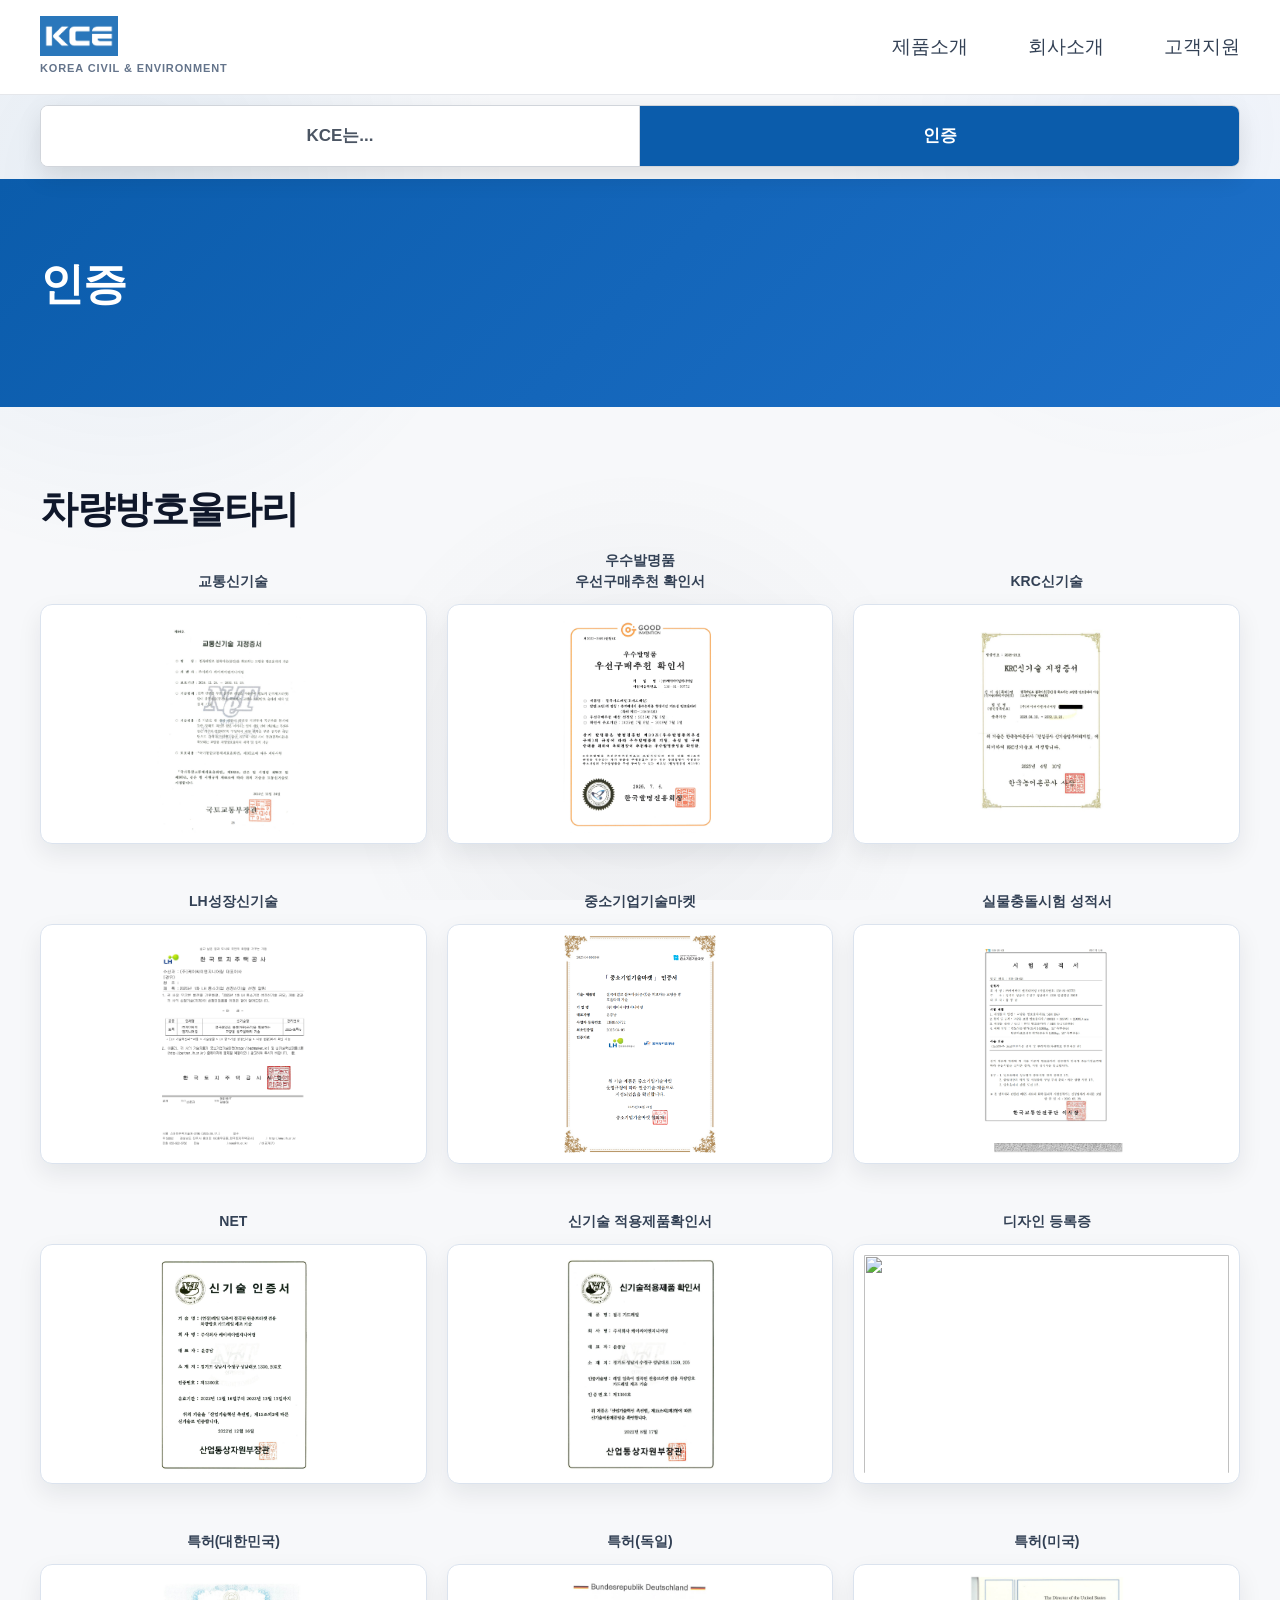
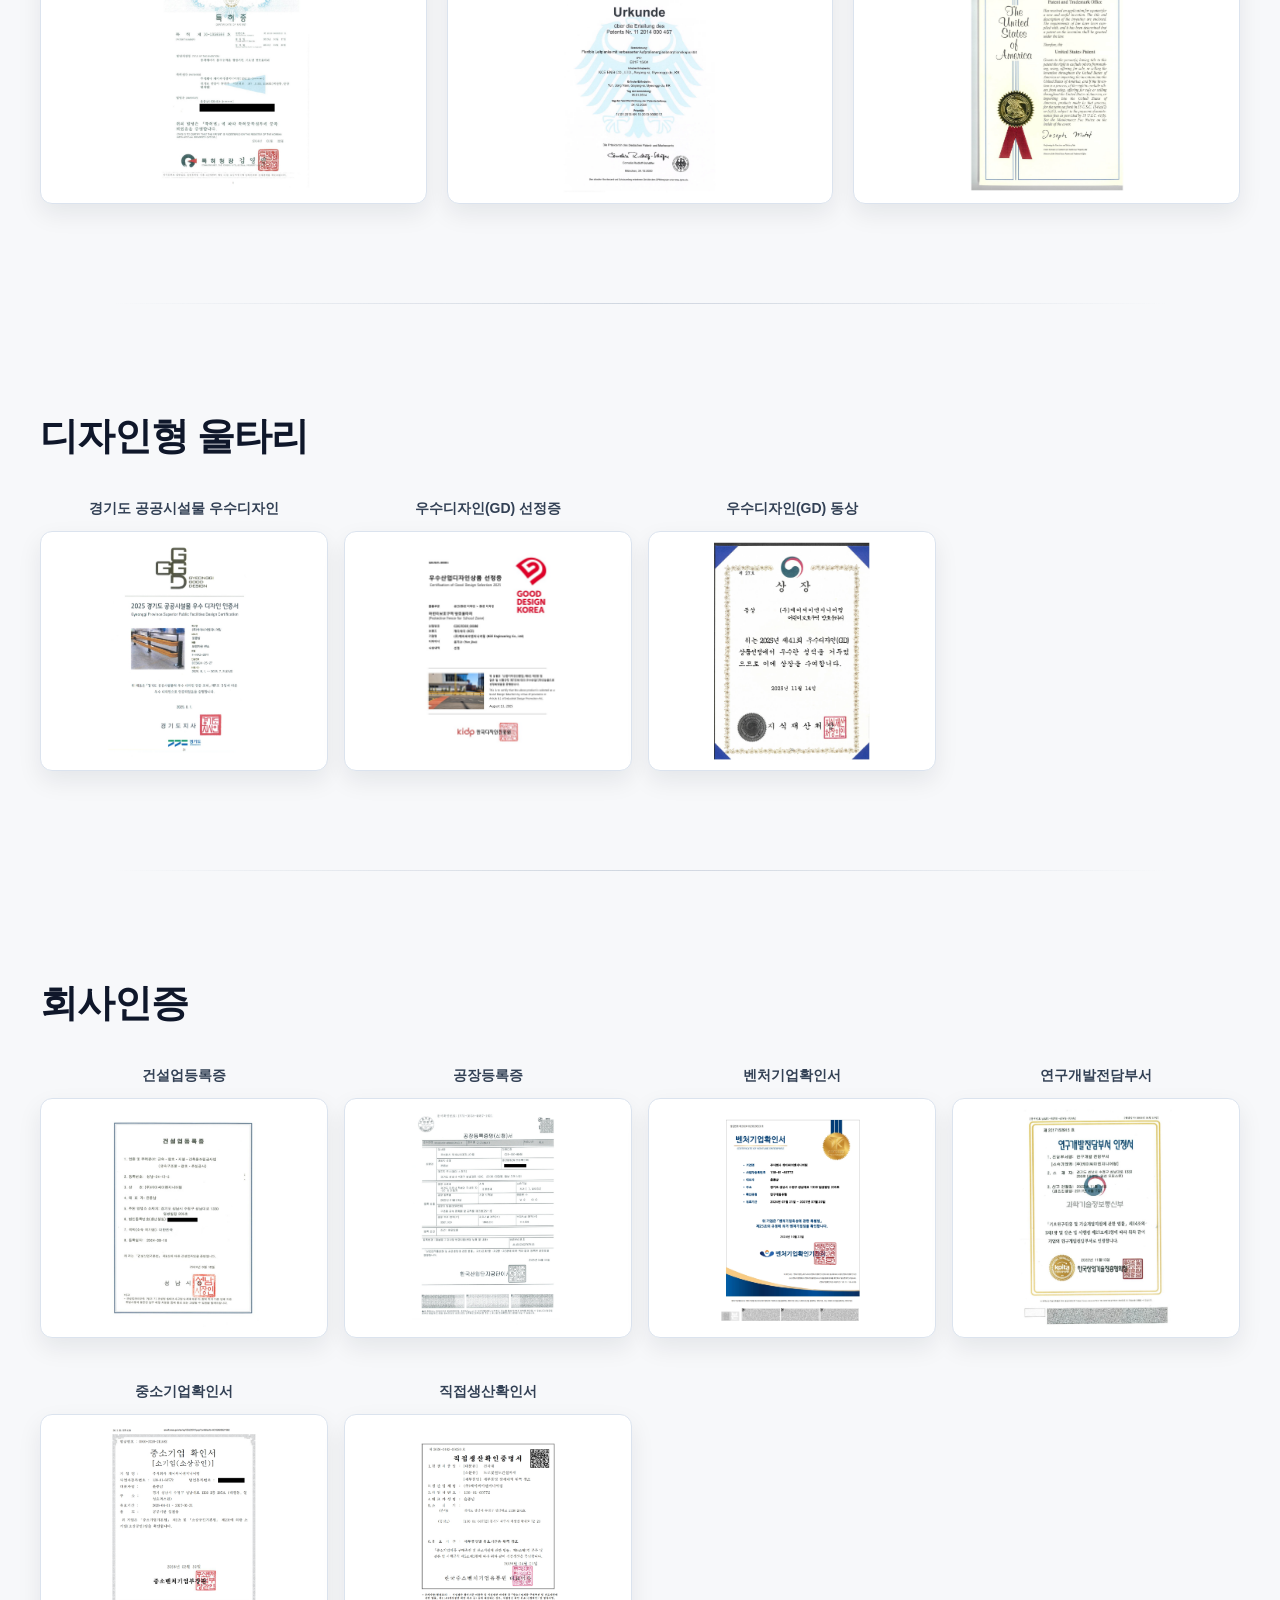
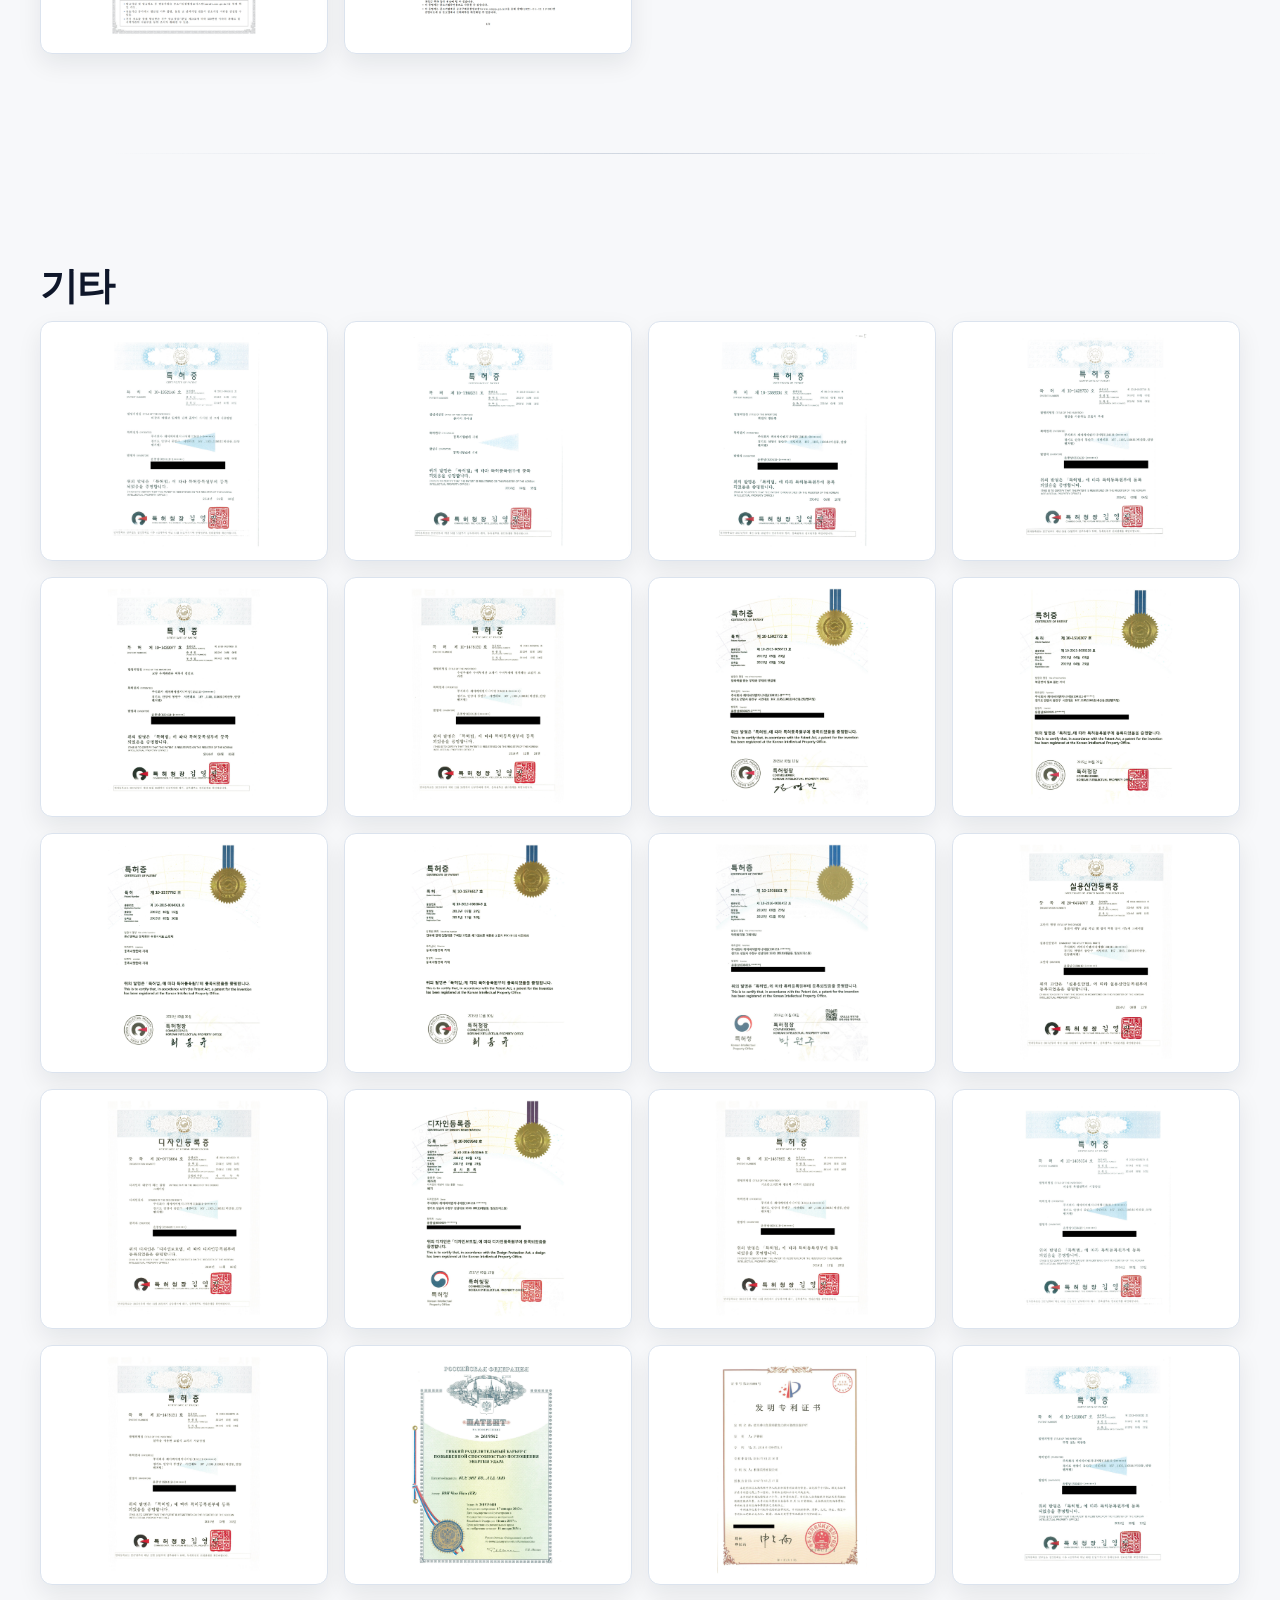
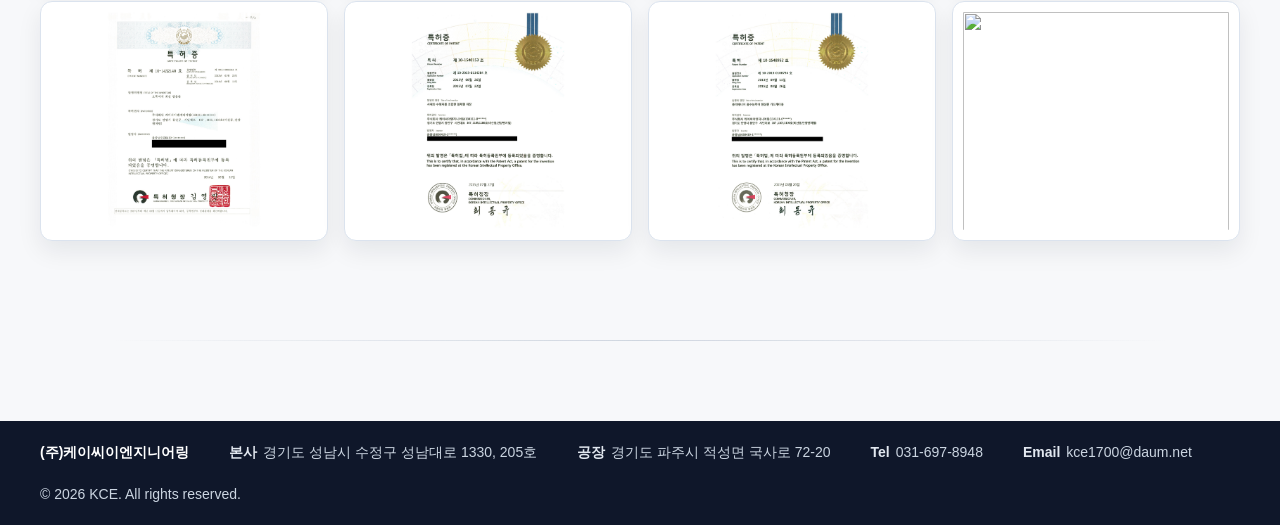
==== patent.html @ c5de8b43 "KCE 홈페이지 첫  업로드" ====
<!DOCTYPE html>
<html lang="ko">
<head>
  <meta charset="UTF-8">
  <title>특허&인증 | KCE</title>
  <link rel="stylesheet" href="style.css">
  <link rel="stylesheet" href="patent.css">
</head>
<body oncontextmenu="return false;">
<header>
  <div class="container nav">
    <a href="index.html" class="brand">
      <img src="images/logo.jpg" alt="KCE 로고">
      <small>KOREA CIVIL & ENVIRONMENT</small>
    </a>

    <nav class="menu mega-menu">
        <div class="menu-top">
          <div class="menu-group">
            <a href="#products" class="menu-main">제품소개</a>
            <div class="submenu-list">
                <a href="product_1.html">차량방호책</a>
                <a href="product_2.html">교량용 펜스</a>
                <a href="product_3.html">보행자용 펜스</a>
            </div>
            </div>
            <div class="menu-group">
            <a href="about.html" class="menu-main">회사소개</a>
            <div class="submenu-list">
                <a href="about.html">인사말</a>
                <a href="patent.html">인증</a>
            </div>
          </div>
            <div class="menu-group">
            <a href="#contact" class="menu-main">고객지원</a>
            <div class="submenu-list">
                <a href="notice.html">자료실</a>
                <a href="location.html">오시는길</a>
            </div>
            </div>
        </div>
    </nav>
  </div>
</header>
      <section class="about-subnav-wrap">
        <div class="container">
          <div class="about-subnav">
            <a href="about.html" class="about-subnav-item ">KCE는...</a>
            <a href="patent.html" class="about-subnav-item active">인증</a>
          </div>
        </div>
      </section>
<main class="cert-page">



  <section class="cert-hero">

    
    <div class="container">
      <h1>인증</h1>
    </div>
    
  </section>


  <!-- 카테고리 반복 구조 -->
  <section class="cert-section cert-section--double">
    <div class="container">

      <h2 class="section-title">차량방호울타리</h2>


        <button class="slider-btn prev">&#10094;</button>

        <div class="cert-track">
          <div class="cert-card">
            <img src="images/cert1.jpg">
            <p class="cert-caption">교통신기술</p>
          </div>
          <div class="cert-card">
            <img src="images/cert2.png">
            <p class="cert-caption">우수발명품<br>우선구매추천 확인서</p>
          </div>
          <div class="cert-card">
            <img src="images/cert3.png">
            <p class="cert-caption">KRC신기술</p>
          </div>
          <div class="cert-card">
            <img src="images/cert4.png">
            <p class="cert-caption">LH성장신기술</p>
          </div>
          <div class="cert-card">
            <img src="images/cert5.png">
            <p class="cert-caption">중소기업기술마켓 </p>
          </div>
          <div class="cert-card">
            <img src="images/cert6.jpg">
            <p class="cert-caption">실물충돌시험 성적서</p>
          </div>
          <div class="cert-card">
            <img src="images/cert7.jpg">
            <p class="cert-caption">NET</p>
          </div>
          <div class="cert-card">
            <img src="images/cert8.jpg">
            <p class="cert-caption">신기술 적용제품확인서 </p>
          </div>
          <div class="cert-card">
            <img src="images/cert9.png">
            <p class="cert-caption">디자인 등록증</p>
          </div>
          <div class="cert-card">
            <img src="images/cert10.png">
            <p class="cert-caption">특허(대한민국)</p>
          </div>
          <div class="cert-card">
            <img src="images/cert12.jpg">
            <p class="cert-caption">특허(독일)</p>
          </div>
          <div class="cert-card">
            <img src="images/cert13.jpg">
            <p class="cert-caption">특허(미국)</p>
          </div>
        </div>

        <button class="slider-btn next">&#10095;</button>



    </div>
  </section>
  <section class="cert-section ">
    <div class="container">

      <h2 class="section-title">디자인형 울타리</h2>


        <button class="slider-btn prev">&#10094;</button>

        <div class="cert-track">
          <div class="cert-card">
            <img src="images/cert2_1.jpg">
            <p class="cert-caption">경기도 공공시설물 우수디자인</p>
          </div>

          <div class="cert-card">
            <img src="images/cert2_3.jpg">
            <p class="cert-caption">우수디자인(GD) 선정증</p>
          </div>
          <div class="cert-card">
            <img src="images/cert2_2.jpg">
            <p class="cert-caption">우수디자인(GD) 동상</p>
          </div>
          
        </div>

        <button class="slider-btn next">&#10095;</button>


    </div>
  </section>
  <section class="cert-section ">
    <div class="container">

      <h2 class="section-title">회사인증</h2>


        <button class="slider-btn prev">&#10094;</button>

        <div class="cert-track">
          <div class="cert-card">
            <img src="images/cert3_1.png">
            <p class="cert-caption">건설업등록증</p>
          </div>
          <div class="cert-card">
            <img src="images/cert3_2.png">
            <p class="cert-caption">공장등록증</p>
          </div>
          <div class="cert-card">
            <img src="images/cert3_3.jpg">
            <p class="cert-caption">벤처기업확인서</p>
          </div>
          <div class="cert-card">
            <img src="images/cert3_4.jpg">
            <p class="cert-caption">연구개발전담부서</p>
          </div>
          <div class="cert-card">
            <img src="images/cert3_5.png">
            <p class="cert-caption">중소기업확인서</p>
          </div>
          <div class="cert-card">
            <img src="images/cert3_6.jpg">
            <p class="cert-caption">직접생산확인서</p>
          </div>  
        </div>

        <button class="slider-btn next">&#10095;</button>


    </div>
  </section>
<section class="cert-section ">
    <div class="container">

      <h2 class="section-title">기타</h2>


        <button class="slider-btn prev">&#10094;</button>

        <div class="cert-track">
          <div class="cert-card">
            <img src="images/cert4_1.png">
          </div>
          <div class="cert-card">
            <img src="images/cert4_2.jpg">
          </div><div class="cert-card">
            <img src="images/cert4_3.png">
          </div><div class="cert-card">
            <img src="images/cert4_4.png">
          </div><div class="cert-card">
            <img src="images/cert4_5.png">
          </div><div class="cert-card">
            <img src="images/cert4_6.png">
          </div><div class="cert-card">
            <img src="images/cert4_7.png">
          </div><div class="cert-card">
            <img src="images/cert4_8.png">
          </div><div class="cert-card">
            <img src="images/cert4_9.jpg">
          </div><div class="cert-card">
            <img src="images/cert4_10.jpg">
          </div><div class="cert-card">
            <img src="images/cert4_11.png">
          </div><div class="cert-card">
            <img src="images/cert4_12.png">
          </div><div class="cert-card">
            <img src="images/cert4_13.png">
          </div><div class="cert-card">
            <img src="images/cert4_14.png">
          </div><div class="cert-card">
            <img src="images/cert4_15.png">
          </div><div class="cert-card">
            <img src="images/cert4_16.png">
          </div><div class="cert-card">
            <img src="images/cert4_17.png">
          </div><div class="cert-card">
            <img src="images/cert4_18.jpg">
          </div><div class="cert-card">
            <img src="images/cert4_19.png">
          </div><div class="cert-card">
            <img src="images/cert4_20.png">
          </div><div class="cert-card">
            <img src="images/cert4_21.png">
          </div><div class="cert-card">
            <img src="images/cert4_22.png">
          </div><div class="cert-card">
            <img src="images/cert4_23.png">
          </div><div class="cert-card">
            <img src="images/cert4_24.png">
          </div>
          
        </div>

        <button class="slider-btn next">&#10095;</button>


    </div>
  </section>


  
</main>



</body>
  <footer>
        <div class="container footer-row">
        <div class="footer-info-row">
          <div class="footer-item">
            <strong>(주)케이씨이엔지니어링</strong>
          </div>

          <div class="footer-item">
            <span class="label">본사</span>
            <span class="value">경기도 성남시 수정구 성남대로 1330, 205호</span>
          </div>

          <div class="footer-item">
            <span class="label">공장</span>
            <span class="value">경기도 파주시 적성면 국사로 72-20</span>
          </div>

          <div class="footer-item">
            <span class="label">Tel</span>
            <span class="value">031-697-8948</span>
          </div>

          <div class="footer-item">
            <span class="label">Email</span>
            <span class="value">kce1700@daum.net</span>
          </div>
        </div>
      <div>© 2026 KCE. All rights reserved.</div>
    </div>
  </footer>
</html>
---- style.css ----
* { box-sizing: border-box; }

html {
  scroll-behavior: smooth;
}

body {
  margin: 0;
  font-family: "Pretendard", "Noto Sans KR", Arial, sans-serif;
  color: #1f2937;
  background: #f7f8fa;
  line-height: 1.6;
}

body::before {
  content: "";
  position: fixed;
  inset: 0;
  pointer-events: none;
  background:
    radial-gradient(circle at 10% 20%, rgba(11, 92, 171, 0.08), transparent 28%),
    radial-gradient(circle at 90% 15%, rgba(59, 130, 246, 0.06), transparent 24%),
    radial-gradient(circle at 50% 85%, rgba(15, 23, 42, 0.05), transparent 30%);
  z-index: -1;
}

a {
  text-decoration: none;
  color: inherit;
}

img {
  max-width: 100%;
  display: block;
}

.container {
  width: min(1200px, calc(100% - 32px));
  margin: 0 auto;
}

header {
  position: sticky;
  top: 0;
  z-index: 200;
  background: rgba(255,255,255,0.96);
  backdrop-filter: blur(8px);
  border-bottom: 1px solid #e5e7eb;
}

.nav {
  display: flex;
  align-items: center;
  justify-content: space-between;
  padding: 16px 0;
  gap: 20px;
}


.brand {
  display: flex;
  flex-direction: column;   /* 로고 위 / 텍스트 아래 */
  align-items: flex-start;

  font-weight: 800;
  letter-spacing: -0.02em;
  color: #0f172a;

  transition: transform 0.25s ease, color 0.25s ease, background 0.25s ease, box-shadow 0.25s ease;
}

/* 로고 이미지 */
.brand img {
  height: 40px;   /* 여기로 크기 조절 */
}

/* 아래 텍스트 유지 */
.brand small {
  display: block;
  font-size: 11px;
  font-weight: 600;
  color: #64748b;
  letter-spacing: 0.08em;
  margin-top: 4px;
}

.menu {
  display: flex;
  gap: 30px; /*상단바 항목 사이간격*/
  font-size: 15px;
  color: #334155;
  flex-wrap: wrap;
}

.menu a {
  transition: transform 0.25s ease, color 0.25s ease, background 0.25s ease, box-shadow 0.25s ease;
  font-size: 19px; /*상단바 글자크기*/

}



.menu a:hover {
  color: #0b5cab;
  transform: translateY(-2px); /*메뉴바 위로 뜸*/
}

.hero {
  background:
    linear-gradient(rgba(15, 23, 42, 0.56), rgba(15, 23, 42, 0.62)),
    url('images/main.jpg') center/cover;
  color: white;
  position: relative;/*기준잡기*/
}

.hero-inner {
  min-height: 78vh;
  display: flex;
  align-items: center;
  padding: 96px 0 88px;
}

/* 나라장터 배지 - 기존 hero-badge / hero-badge img 교체 */
.hero-badge {
  position: absolute;
  top: 34px;
  right: max(calc((100% - 1200px) / 2), 16px);
  z-index: 10;

  display: flex;
  align-items: center;
  justify-content: center;

  padding: 14px 20px;
  border-radius: 18px;

  /* 핵심: 흰색 강조 */
  background: rgba(255, 255, 255, 0.88);
  border: 1px solid rgba(255, 255, 255, 0.9);

  /* 그림자도 깔끔하게 */
  box-shadow:
    0 12px 28px rgba(15, 23, 42, 0.18);

  backdrop-filter: blur(6px);
  animation: heroFadeUp 0.9s ease both;
  animation-delay: 0.08s;
}

.hero-badge-link {
  display: inline-block;
}

.hero-badge {
  gap: 0;
  transition: transform 0.25s ease, box-shadow 0.25s ease, background 0.25s ease;
}

.hero-badge-text {
  max-width: 0;
  opacity: 0;
  overflow: hidden;
  white-space: nowrap;
  margin-left: 0;
  color: #0f172a;
  font-size: 14px;
  font-weight: 700;
  transform: translateX(-4px);
  transition:
    max-width 0.32s ease,
    opacity 0.22s ease,
    transform 0.25s ease,
    margin-left 0.25s ease;
}

.hero-badge-link:hover .hero-badge,
.hero-badge-link:focus-visible .hero-badge {
  transform: translateY(-2px);
  box-shadow: 0 16px 34px rgba(15, 23, 42, 0.22);
}

.hero-badge-link:hover .hero-badge-text,
.hero-badge-link:focus-visible .hero-badge-text {
  max-width: 180px;
  opacity: 1;
  margin-left: 12px;
  transform: translateX(4px);
}


.hero-badge::before {
  content: "";
  position: absolute;
  inset: 0;
  border-radius: inherit;
  background: linear-gradient(
    135deg,
    rgba(255,255,255,0.5),
    rgba(255,255,255,0.1)
  );
  pointer-events: none;
}

.hero-badge img {
  position: relative;
  z-index: 1;
  height: 40px;
  opacity: 1;
  filter: none;
  
  /* 이미지에 따로 애니메이션 주지 않기 */
  animation: none;
}

/* 모바일에서는 너무 튀지 않게 */
@media (max-width: 980px) {
  .hero-badge {
    top: 22px;
    right: 16px;
    padding: 10px 14px;
    border-radius: 16px;
  }

  .hero-badge img {
    height: 32px;
  }
}

.hero-copy {
  max-width: 780px;
}

.hero-copy > * {
  animation: heroFadeUp 0.9s ease both;
}

.hero h1 {
  line-height: 1.4;  /* 숫자 키우면 간격 넓어짐 */
}

.hero-copy > *:nth-child(2) { animation-delay: 0.08s; }
.hero-copy > *:nth-child(3) { animation-delay: 0.16s; }
.hero-copy > *:nth-child(4) { animation-delay: 0.24s; }

.eyebrow {
  display: inline-block;
  font-size: 13px;
  font-weight: 700;
  letter-spacing: 0.12em;
  color: #cbd5e1;
  margin-bottom: 12px;
}

h1 {
  margin: 0 0 18px;
  font-size: clamp(34px, 5vw, 60px);
  line-height: 1.15;
  letter-spacing: -0.03em;
}

.hero p {
  margin: 0;
  font-size: clamp(17px, 2vw, 21px);
  color: #e2e8f0;
  max-width: 680px;
}

.hero-actions {
  margin-top: 28px;
  display: flex;
  gap: 12px;
  flex-wrap: wrap;
}

.btn {
  display: inline-flex;
  align-items: center;
  justify-content: center;
  padding: 14px 22px;
  border-radius: 999px;
  font-weight: 700;
  transition: transform 0.25s ease, color 0.25s ease, background 0.25s ease, box-shadow 0.25s ease;
  border: 1px solid transparent;
}

.btn:hover {
  transform: translateY(-2px);
  box-shadow: 0 14px 28px rgba(11, 92, 171, 0.18);
}

.btn-primary {
  background: linear-gradient(135deg, #0b5cab, #1d70c9);
  color: white;
  box-shadow: 0 14px 30px rgba(11, 92, 171, 0.22);
}

.btn-primary:hover {
  background: #094a8a;
}

.btn-secondary {
  border-color: rgba(255,255,255,0.45);
  color: white;
  background: rgba(255,255,255,0.06);
}

.btn-secondary:hover {
  background: rgba(255,255,255,0.12);
}

section {
  padding: 72px 0; /*항목별 사이간격*/
  padding-top: 50px;
  position: relative;
}

section::after {
  display: none;/*고객지원 위 선 없애기*/
  content: "";
  position: absolute;
  left: 50%;
  bottom: 0;
  width: min(88%, 1100px);
  height: 1px;
  transform: translateX(-50%);
  background: linear-gradient(90deg, transparent, rgba(148, 163, 184, 0.38), transparent);
}

.hero::after,
footer::after {
  display: none;
}

.section-title {
  margin-bottom: 12px;
  margin-top: 0;
  font-size: 38px;
  line-height: 1.18;
  letter-spacing: -0.03em;
  color: #0f172a;
}

.section-desc {
  margin: 0 0 42px;
  color: #475569;
  max-width: 720px;
  font-size: 17px;
}

.intro-grid,
.card-grid,
.project-grid,
.contact-grid {
  display: grid;
  gap: 20px;
}

.intro-grid {
  display: flex;
  gap: 20px;
  align-items: stretch;
}

.intro-grid:has(.about-link-card:hover) .about-link-card,
.intro-grid:has(.about-link-card:focus-visible) .about-link-card {
  flex: 0.92;
}

.intro-grid .about-link-card:hover,
.intro-grid .about-link-card:focus-visible {
  flex: 1.18;
  z-index: 2;
}


#about {
  background: linear-gradient(180deg, #f8fbff 0%, #f3f7fc 100%);  /* 뒷배경 흰색으로 통일 */
}


#products {
  background: #ffffff;  /* 제품소개 뒷배경 흰색으로 통일 */
}



#contact {
  background: #ffffff;  /* 고객지원 뒷배경 흰색으로 통일 */
}


.about-link-card {
  position: relative;
  flex: 1 1 0;
  min-height: 260px;
  display: flex;
  align-items: flex-end;
  justify-content: flex-start;
  padding: 26px;
  text-align: left;
  font-size: 28px;
  font-weight: 800;
  color: #ffffff;
  letter-spacing: -0.03em;
  border-radius: 24px;
  overflow: hidden;
  cursor: pointer;
  background-size: cover;
  background-position: center;
  border: 1px solid rgba(255,255,255,0.14);
  transition: flex 0.42s ease, transform 0.42s ease, box-shadow 0.42s ease, border-color 0.42s ease;
  isolation: isolate;
}


.about-link-card::before {
  content: "";
  position: absolute;
  inset: 0;
  background: linear-gradient(180deg, rgba(15,23,42,0.34), rgba(15,23,42,0.68));
  transition: background 0.42s ease, opacity 0.42s ease;
  z-index: 0;
}

.about-link-card::after {
  content: "";
  position: absolute;
  inset: 0;
  background:
    linear-gradient(135deg, rgba(255,255,255,0.10), transparent 42%),
    linear-gradient(180deg, rgba(11,92,171,0.06), rgba(11,92,171,0.18));
  opacity: 0;
  transition: opacity 0.42s ease;
  z-index: 0;
}

.about-link-card:hover::before,
.about-link-card:focus-visible::before {
  background: linear-gradient(180deg, rgba(11,92,171,0.26), rgba(15,23,42,0.72));
}

.about-link-card:hover::after,
.about-link-card:focus-visible::after {
  opacity: 1;
}

.about-link-card span {
  position: relative;
  z-index: 1;
  display: inline-block;
  transform: translateY(0);
  transition: transform 0.42s ease, letter-spacing 0.42s ease;
  text-shadow: 0 10px 24px rgba(15, 23, 42, 0.35);
}

.about-link-card span small {
  display: block;
  margin-top: 6px;
  font-size: 13px;
  font-weight: 600;
  letter-spacing: 0.08em;
  color: rgba(255,255,255,0.82);
  text-transform: uppercase;
  transition: color 0.42s ease, opacity 0.42s ease;
}

.about-link-card:nth-child(1) {
  background-image: url('images/com_intro2.png');
}

.about-link-card:nth-child(2) {
  background-image: url('images/reward2.png');
}



.about-link-card:hover,
.about-link-card:focus-visible {
  color: #ffffff;
  transform: translateY(-4px);
  box-shadow: 0 20px 44px rgba(15, 23, 42, 0.16);
  border-color: rgba(148, 197, 255, 0.62);
}

.about-link-card:hover span,
.about-link-card:focus-visible span {
  transform: translateY(-2px);
  letter-spacing: -0.012em;
}

.about-link-card:hover span small,
.about-link-card:focus-visible span small {
  color: rgba(219, 234, 254, 0.96);
}

.card-grid {
  grid-template-columns: repeat(3, minmax(0, 1fr));
    gap: 24px;

}

.project-grid {
  grid-template-columns: repeat(3, minmax(0, 1fr));
}

.contact-grid {
  grid-template-columns: 1fr 1fr;
}

.panel {
  background: white;
  border: 1px solid #e5e7eb;
  border-radius: 24px;
  padding: 28px;
  box-shadow: 0 12px 30px rgba(15, 23, 42, 0.05);
  transition: transform 0.35s ease, box-shadow 0.35s ease, border-color 0.35s ease;
}

.panel:hover,
.project:hover {
  transform: translateY(-8px);
  box-shadow: 0 20px 44px rgba(15, 23, 42, 0.12);
  border-color: #cbd5e1;
}

.panel h3 {
  margin: 0 0 10px;
  font-size: 22px;
  color: #0f172a;
}

/* 제품 카드 공통 */
.product-card {
  position: relative;
  overflow: hidden;
  isolation: isolate;
  background-color: #ffffff;
  min-height: 470px;         /* 카드 전체 높이 */
  padding: 280px 28px 28px;  /* 위쪽 이미지 공간 확보 */
  border: 1px solid #dbe3ec;
  border-radius: 28px;
  transition: transform 0.35s ease, box-shadow 0.35s ease, border 0.35s ease;

}
/*  hover 효과 */
.product-card:hover {
  transform: translateY(-10px); /* 더 확실하게 뜸 */
  box-shadow: 0 28px 60px rgba(11, 92, 171, 0.25);
  border: 1px solid #0b5cab;
}
.product-card:hover::before {
  transform: scale(1.08); /*  이미지 확대 */
}

/* 위쪽 이미지 영역만 차지 */
.product-card::before {
 content: "";
  position: absolute;
  top: 0;
  left: 0;
  right: 0;
  height: 250px;             /* 이미지 높이 */
  background-position: center;
  background-size: cover;
  background-repeat: no-repeat;
  z-index: 0;
  transition: transform 0.5s ease;
}

/* 이미지 위에만 아주 옅은 오버레이 */
.product-card::after {
  content: "";
  position: absolute;
  top: 0;
  left: 0;
  right: 0;
  height: 250px;
  background: rgba(255, 255, 255, 0.18);
  z-index: 1;
}

/* 카드 안 텍스트를 이미지/오버레이 위로 */
.product-card > * {
  position: relative;
  z-index: 2;

}
.product-card h4 {
  transition: color 0.3s ease;
}

.product-card:hover h4 {
  color: #0b5cab;
}

/* 배지 전체 위치 */
.product-badges {
  position: absolute;
  top: 18px;
  left: 18px;
  z-index: 5;
  display: flex;
  flex-direction: column;
  gap: 12px;
}

/* 기본: 아이콘만 보이는 캡슐 */
.badge-item {
  display: flex;
  align-items: center;
  justify-content: flex-start;
  gap: 0;

  width: 56px;
  height: 56px;
  padding: 0;
  border-radius: 999px;
  background: rgba(255, 255, 255, 0.96);
  box-shadow: 0 10px 24px rgba(15, 23, 42, 0.14);
  backdrop-filter: blur(8px);
  overflow: hidden;

  transition:
    width 0.32s ease,
    transform 0.28s ease,
    box-shadow 0.28s ease,
    background 0.28s ease;
}


.product-card:hover .badge-item {
  width: 170px; /*배지 hover시 가로영역*/
  background: #ffffff;
  box-shadow: 0 14px 28px rgba(15, 23, 42, 0.18);

}
/*월담이어려운교량난간*/
.product-card:hover .badge-item.sec {
  width: 200px;
}

/* 긴 텍스트용 배지만 더 넓게 */
.product-card:hover .badge-item.long {
  width: 290px;
}

.product-card:hover .badge-item.midlong {
  width: 270px;
}
/* 카드 전체 hover 시 텍스트 표시 */
.product-card:hover .badge-item span {
  opacity: 1;
  transform: translateX(0);
}

@media (max-width: 980px) {
  .product-card .badge-item {
    width: 170px;
    background: #ffffff;
    box-shadow: 0 14px 28px rgba(15, 23, 42, 0.18);
  }

  .product-card .badge-item.sec {
    width: 200px;
  }

  .product-card .badge-item.long {
    width: 290px;
  }

  .product-card .badge-item.midlong {
    width: 270px;
  }

  .product-card .badge-item span {
    opacity: 1;
    transform: translateX(0);
  }

  .product-2 .badge-item.sec {
    width: 200px;
    background: #ffffff;
    box-shadow: 0 14px 28px rgba(15, 23, 42, 0.18);
    backdrop-filter: blur(8px);
  }

  .product-2 .badge-item.sec span {
    opacity: 1;
    transform: translateX(0);
  }
}


/* 아이콘은 항상 고정 크기 */
.badge-item img {
  flex: 0 0 72px;
  width: 72px;
  height: 72px;
  padding: 8px;
  object-fit: contain;
}

/* 텍스트는 기본 숨김 */
.badge-item span {
  white-space: nowrap;
  font-size: 13px;
  font-weight: 700;
  color: #0f172a;
  opacity: 0;
  transform: translateX(-6px);
  transition: opacity 0.22s ease, transform 0.22s ease;
  padding-right: 14px;
}

/* =========================
   product-2 배지 전용
========================= */

/* 기본 상태: 아무것도 안 보이게 */
.product-2 .badge-item {
  width: 56px;
  height: 56px;
  padding: 0;
  border-radius: 999px;
  background: transparent;
  box-shadow: none;
  backdrop-filter: none;
  border: 0;

  display: flex;
  align-items: center;
  justify-content: center;
}

/* 기존에 넣었던 가짜 아이콘 자리 제거 */
.product-2 .badge-item::before {
  display: none;
  content: none;
}

/* 기본 상태 텍스트 숨김 */
.product-2 .badge-item span {
  display: block;
  width: auto;
  padding: 0;
  margin: 0;
  white-space: nowrap;
  text-align: center;

  opacity: 0;
  transform: translateX(-6px);
  transition: opacity 0.22s ease, transform 0.22s ease;
}

/* hover 시 캡슐 펼쳐짐 */
.product-2:hover .badge-item,
.product-2:focus-within .badge-item {
  width: 160px;
  background: #ffffff;
  box-shadow: 0 14px 28px rgba(15, 23, 42, 0.18);
  backdrop-filter: blur(8px);

  justify-content: center;
}

/* hover 시 텍스트 표시 */
.product-2:hover .badge-item span,
.product-2:focus-within .badge-item span {
  opacity: 1;
  transform: translateX(0);
}

/* 카드별 이미지 */
.product-1::before {
  background-image: url("images/product1_1.png"); /* 차량방호책 */
}

.product-2::before {
  background-image: url("images/product-pedestrian.jpg"); /* 보행자난간 */
}

.product-3::before {
  background-image: url("images/product-fence.jpg"); /* 디자인울타리 */
}

.muted {
  color: #64748b;
}

.stats {
  display: grid;
  grid-template-columns: repeat(2, minmax(0, 1fr));
  gap: 16px;
  margin-top: 24px;
}

.stat {
  background: #f8fafc;
  border-radius: 18px;
  padding: 18px;
  border: 1px solid #e2e8f0;
  transition: transform 0.35s ease, box-shadow 0.35s ease, border-color 0.35s ease;
}

.stat:hover {
  transform: translateY(-4px);
  box-shadow: 0 14px 28px rgba(15, 23, 42, 0.08);
}

.stat strong {
  display: block;
  font-size: 28px;
  color: #0b5cab;
  margin-bottom: 6px;
}

.stat-link {
  display: block;
  text-decoration: none;
  color: inherit;
}
/* hover 유지 + 강화 */
.stat-link:hover .stat {
  transform: translateY(-4px);
  box-shadow: 0 14px 28px rgba(15, 23, 42, 0.12);
}

.tag {
  display: inline-block;
  margin-bottom: 12px;
  padding: 6px 10px;
  border-radius: 999px;
  background: #eaf3ff;
  color: #0b5cab;
  font-size: 12px;
  font-weight: 700;
  transition: transform 0.25s ease, color 0.25s ease, background 0.25s ease, box-shadow 0.25s ease;
}

.tag:hover {
  transform: translateY(-1px);
}

.card h4,
.project h4 {
  margin: 4px 0 10px;
  font-size: 20px;
  color: #111827;
}

.sub-title {
  font-size: 12px;
  font-weight: 700;
  color: #94a3b8;
  display: block;
  margin-bottom: 8px;
  letter-spacing: 0.1em;
}


.sub-items span::before {
  content: "• ";
  color: #cbd5e1;
  margin-right: 4px;
}

.project {
  overflow: hidden;
  padding: 0;
  transition: transform 0.35s ease, box-shadow 0.35s ease, border-color 0.35s ease;
}

.project img {
  height: 220px;
  width: 100%;
  object-fit: cover;
}

.project-body {
  padding: 22px;
}



.contact-box {
  background: #0f172a;
  color: white;
}

.contact-box p,
.contact-box li {
  color: #cbd5e1;
}

footer {
  background: #0f172a;
  color: #cbd5e1;
  padding: 20px 0;
  font-size: 14px;
}

.footer-row {
  display: flex;
  justify-content: space-between;
  gap: 20px;
  flex-wrap: wrap;
}

.reveal {
  opacity: 0;
  transform: translateY(42px);
  transition: opacity 0.8s ease, transform 0.8s ease;
  will-change: opacity, transform;
}

.reveal.reveal-visible {
  opacity: 1;
  transform: translateY(0);
}

.reveal-delay-1 { transition-delay: 0.08s; }
.reveal-delay-2 { transition-delay: 0.16s; }
.reveal-delay-3 { transition-delay: 0.24s; }

@keyframes heroFadeUp {
  from {
    opacity: 0;
    transform: translateY(28px);
  }
  to {
    opacity: 1;
    transform: translateY(0);
  }
}

@media (max-width: 980px) {
  .intro-grid {
    display: grid;
    grid-template-columns: 1fr;
  }

  .intro-grid:hover .about-link-card,
  .intro-grid .about-link-card:hover {
    flex: 1;
  }

  .intro-grid,
  .card-grid,
  .project-grid,
  .contact-grid {
    grid-template-columns: 1fr;
  }

  .nav {
    flex-direction: column;
    align-items: flex-start;
    gap: 12px;
  }

  .menu {
    display: flex;
    flex-wrap: wrap;
    gap: 10px 16px;
    width: 100%;
    font-size: 14px;
  }

  .hero-inner {
    min-height: 62vh;
  }
}


/* =========================
   2줄 메가메뉴
========================= */

.mega-menu {
  position: relative;
}

/* 상단 메뉴와 하위메뉴 사이 hover 연결 */
.mega-menu::after {
  content: "";
  position: absolute;
  top: 100%;
  left: 0;
  width: 100%;
  height: 44px;
}

.menu-group::before {
  content: none;
}

.menu-top {
  display: flex;
  gap: 60px;
  align-items: flex-start;
}

.menu-group {
  position: relative;
  display: flex;
  flex-direction: column;
  align-items: flex-start;
}

.menu-group .menu-main {
  display: inline-block;
  font-size: 19px;
  padding: 6px 0;
  color: #334155;
  transition: transform 0.25s ease, color 0.25s ease;
}

.menu-group .menu-main:hover {
  color: #0b5cab;
  transform: translateY(-2px);
}

.submenu-list {
  position: absolute;
  top: calc(100% + 45px); /* 여기 숫자로 위치 조절 */
  left: 0;
  padding-top: 0;
  display: flex;
  flex-direction: column;
  gap: 10px;
  min-width: max-content;

  opacity: 0;
  visibility: hidden;
  pointer-events: none;
  transform: translateY(8px);
  transition: opacity 0.22s ease, transform 0.22s ease, visibility 0.22s ease;
  z-index: 300;
}

.mega-menu:hover .submenu-list,
.mega-menu:focus-within .submenu-list {
  opacity: 1;
  visibility: visible;
  pointer-events: auto;
  transform: translateY(0);
}

.submenu-list a {
  font-size: 15px;
  color: #64748b;
  white-space: nowrap;
  transition: color 0.2s ease, transform 0.2s ease;
}

.submenu-list a:hover {
  color: #0b5cab;
  transform: translateX(3px);
}




/* =========================
   메가메뉴 전체 배경은 header에 깔기
========================= */

header {
  position: sticky;
  top: 0;
  z-index: 200;
  background: rgba(255,255,255,0.96);
  backdrop-filter: blur(8px);
  border-bottom: 1px solid #e5e7eb;
}

/* 전체폭 드롭다운 배경 */
header::after {
  content: "";
  position: absolute;
  left: 0;
  top: 100%;
  width: 100%;
  height: 180px;
  background: #ffffff;
  border-top: 1px solid rgba(229, 231, 235, 0.7);
  box-shadow: 0 18px 40px rgba(15, 23, 42, 0.08);

  opacity: 0;
  visibility: hidden;
  pointer-events: none;
  transition: opacity 0.22s ease, visibility 0.22s ease;
  z-index: 150;
}

/* 메뉴 hover 시 header 전체폭 배경 보이기 */
header:has(.mega-menu:hover)::after,
header:has(.mega-menu:focus-within)::after {
  opacity: 1;
  visibility: visible;
}



/* =========================
   ABOUT 서브네브 공통
========================= */

.about-subnav-wrap {
  margin-top: -40px;
  position: relative;
  z-index: 10;
}

.about-subnav {
  display: grid;
  grid-template-columns: repeat(2, 1fr);
  background: #ffffff;
  border: 1px solid #d1d5db;
  border-radius: 8px;
  overflow: hidden;
  box-shadow: 0 10px 24px rgba(0,0,0,0.1);
}

.about-subnav-item {
  display: flex;
  align-items: center;
  justify-content: center;
  min-height: 60px;
  font-size: 17px;
  font-weight: 700;
  color: #4b5563;
  background: #ffffff;
  border-right: 1px solid #d1d5db;
  transition: all 0.25s ease;
}

.about-subnav-item:last-child {
  border-right: 0;
}

.about-subnav-item:hover {
  background: #f3f7fc;
  color: #0b5cab;
}

.about-subnav-item.active {
  background: #0b5cab;
  color: #ffffff;
}

.notice-link {
  display: block;
  text-decoration: none;
  color: inherit;
}

.link-text {
  display: inline-block;
  margin-top: 12px;
  font-size: 14px;
  font-weight: 600;
  color: rgba(255,255,255,0.8);
  transition: transform 0.25s ease, color 0.25s ease;
}

.contact-box:hover .link-text {
  transform: translateX(4px);
  color: #ffffff;
}

.footer-left strong {
  font-size: 16px;
  font-weight: 800;   /* 회사명 더 두껍게 */
  color: #ffffff;
}

.footer-left .label,
.footer-right .label {
  font-weight: 700;   /* 본사 / 공장 / Tel */
  color: #e2e8f0;
}

.footer-info-row {
  display: flex;
  flex-wrap: wrap;
  gap: 24px 40px;
  align-items: center;
}

.footer-item {
  display: flex;
  gap: 6px;
  font-size: 14px;
  color: #cbd5e1;
}

.footer-item strong {
  font-weight: 800;
  color: #ffffff;
}

.footer-item .label {
  font-weight: 700;
  color: #e2e8f0;
}


@media (prefers-reduced-motion: reduce) {
  html {
    scroll-behavior: auto;
  }

  .reveal,
  .hero-copy > * {
    opacity: 1 !important;
    transform: none !important;
    animation: none !important;
    transition: none !important;
  }

  .panel,
  .project,
  .stat,
  .menu a,
  .btn,
  .tag,
  .brand {
    transition: none !important;
  }
}


/* ===== 메인 팝업 ===== */
.popup-overlay {
  position: fixed;
  inset: 0;
  background: rgba(15, 23, 42, 0.55);
  display: flex;
  align-items: center;
  justify-content: center;
  z-index: 9999;
  padding-left: 1150px;
}

.popup-box {
  position: relative;
  max-width: 520px;
  width: calc(100% - 32px);
  background: #fff;
  border-radius: 20px;
  overflow: hidden;
  box-shadow: 0 24px 60px rgba(0, 0, 0, 0.25);
}

.popup-box img {
  display: block;
  width: 100%;
  height: auto;
}

.popup-close {
  position: absolute;
  top: 12px;
  right: 12px;
  width: 38px;
  height: 38px;
  border: 0;
  border-radius: 999px;
  background: rgba(255, 255, 255, 0.92);
  color: #0f172a;
  font-size: 24px;
  cursor: pointer;
  box-shadow: 0 8px 20px rgba(15, 23, 42, 0.16);
}

.popup-footer {
  display: flex;
  justify-content: flex-start;
  align-items: center;
  padding: 14px 18px;
  border-top: 1px solid #e5e7eb;
  background: #ffffff;
}

.popup-check {
  display: inline-flex;
  align-items: center;
  gap: 8px;
  font-size: 14px;
  color: #334155;
  cursor: pointer;
}

.popup-check input {
  width: 16px;
  height: 16px;
  cursor: pointer;
}

/* =========================
   POPUP REDESIGN
========================= */

.popup-overlay {
  position: fixed;
  inset: 0;
  background: rgba(15, 23, 42, 0.58);
  display: flex;
  align-items: center;
  justify-content: center;
  z-index: 9999;
  padding: 16px;
}

.popup-box {
  position: relative;
  width: min(460px, 100%);
  background: #ffffff;
  border-radius: 26px;
  overflow: hidden;
  box-shadow: 0 28px 70px rgba(15, 23, 42, 0.28);
  border: 1px solid #e5e7eb;
}

/* 닫기 버튼 */
.popup-close {
  position: absolute;
  top: 14px;
  right: 14px;
  width: 40px;
  height: 40px;
  border: 0;
  border-radius: 999px;
  background: #f8fafc;
  color: #0f172a;
  font-size: 24px;
  line-height: 1;
  cursor: pointer;
  box-shadow: 0 8px 20px rgba(15, 23, 42, 0.10);
  transition: background 0.2s ease, transform 0.2s ease;
}

.popup-close:hover {
  background: #eef2f7;
  transform: translateY(-1px);
}

/* 본문 */
.popup-main {
  padding: 48px 34px 34px;
  text-align: center;
  background:
    radial-gradient(circle at top right, rgba(239, 68, 68, 0.06), transparent 28%),
    linear-gradient(180deg, #ffffff 0%, #f8fbff 100%);
}

/* 제목 */
.popup-title {
  margin: 0;
  font-size: clamp(30px, 5vw, 40px);
  line-height: 1.18;
  letter-spacing: -0.04em;
  font-weight: 900;
  color: #0f172a;
}

/* 설명 */
.popup-desc {
  margin: 18px 0 0;
  font-size: 20px;
  line-height: 1.55;
  font-weight: 800;
  color: #1e293b;
  word-break: keep-all;
}

/* 강조 (유일) */
.popup-highlight {
  display: inline-block;
  margin-left: 6px;
  color: #ef4444;
  font-weight: 900;
  font-size: 1.18em;
  line-height: 1;
  text-shadow: 0 4px 14px rgba(239, 68, 68, 0.18);
}

/* 로고 */
.popup-logo-box {
  margin-top: 28px;
  /*height: 56px;  //여기로 팝업 로고박스 크기조절*/
  padding: 22px 20px;
  border-radius: 20px;
  background: #ffffff;
  border: 1px solid #e5e7eb;
  box-shadow: 0 14px 28px rgba(15, 23, 42, 0.06);
  display: flex;
  align-items: center;
  justify-content: center;
}

.popup-logo {
  width: auto;
  max-width: 220px;
  height: 58px;
  object-fit: contain;
}

.popup-logo {
  width: auto;
  max-width: 220px;
  height: 58px;
  object-fit: contain;
}

/* 하단 */
.popup-footer {
  display: flex;
  align-items: center;
  justify-content: flex-start;
  padding: 14px 18px;
  border-top: 1px solid #e5e7eb;
  background: #ffffff;
}

.popup-check {
  display: inline-flex;
  align-items: center;
  gap: 8px;
  font-size: 14px;
  color: #334155;
  cursor: pointer;
}

.popup-check input {
  width: 16px;
  height: 16px;
  cursor: pointer;
}

/* 반응형 */
@media (max-width: 560px) {
  .popup-main {
    padding: 44px 22px 26px;
  }

  .popup-title {
    font-size: 28px;
  }

  .popup-desc {
    font-size: 17px;
  }

  .popup-logo {
    max-width: 180px;
    height: 50px;
  }
}

.mobile-br {
  display: inline;
}

@media (max-width: 980px) {
  .mobile-br::after {
    content: "";
    display: block;
  }
}
---- patent.css ----
/* 🔹 서브네브 */
.about-subnav-wrap {
  padding-bottom: 12px;
}



/* =========================
   CERT PAGE
========================= */

.cert-page section {
  padding: 80px 0;
}

/* 상단 */
.cert-hero {
  background: linear-gradient(135deg, #0b5cab, #1d70c9);
  color: white;
  padding: 100px 0;
}

.cert-hero h1 {
  font-size: 44px;
}


.cert-track {
  display: grid !important;
  grid-template-columns: repeat(6, minmax(0, 1fr));
  gap: 16px;
  overflow: visible !important;
}

.cert-track img {
  width: 100%;         
  height: 240px;         
  object-fit: contain;   /* 글자 잘리면 안 되니까contain */
  border-radius: 16px;
  flex-shrink: 0;
  padding: 10px;
  border: 1px solid #dbe3ee;
  background: #fff;
  box-shadow: 0 10px 24px rgba(15, 23, 42, 0.08);
}

/* 버튼 */
.slider-btn {
  display: none !important;
  position: absolute;
  top: 50%;
  transform: translateY(-50%);
  width: 46px;
  height: 46px;
  border: none;
  border-radius: 50%;
  background: rgba(11, 92, 171, 0.95);   /* 흰 사진 위에서도 보이게 파란색 */
  color: #fff;
  box-shadow: 0 10px 22px rgba(0, 0, 0, 0.22);
  cursor: pointer;
  z-index: 5;
  font-size: 18px;
  font-weight: 700;
  transition: transform 0.2s ease, background 0.2s ease, box-shadow 0.2s ease;
}

.prev {
  left: 0;
}

.next {
  right: 0;
}

.slider-btn:hover {
  background: #084887;
  transform: translateY(-50%) scale(1.06);
}

/* 스크롤바 숨김 */
.cert-track::-webkit-scrollbar {
  display: none;
}

/* =========================
   차량방호울타리만 2줄
========================= */

.cert-section--double .cert-track {
  display: grid;
  grid-template-columns: repeat(6, minmax(0, 1fr));
  gap: 20px;
  overflow-x: visible;   /* 2줄 배치는 가로 스크롤 안 쓰는 편이 자연스러움 */
}

.cert-section--double .cert-track img {
  width: 100%;
  height: 240px;
}

/* 차량방호울타리 2줄 배치에서는 버튼 숨김 */
.cert-section--double .slider-btn {
  display: none;
}

/* =========================
   반응형
========================= */

@media (max-width: 1280px) {
  .cert-section--double .cert-track {
    grid-template-columns: repeat(3, minmax(0, 1fr));
  }
}

@media (max-width: 900px) {
  .cert-track img {
    width: 240px;
    height: 340px;
  }

  .cert-section--double .cert-track {
    grid-template-columns: repeat(2, minmax(0, 1fr));
  }

  .cert-section--double .cert-track img {
    width: 100%;
    height: 360px;
  }
}

@media (max-width: 640px) {
  .cert-slider {
    padding: 0 40px;
  }

  .cert-track {
    gap: 14px;
  }

  .cert-track img {
    width: 200px;
    height: 290px;
  }

  .slider-btn {
    width: 40px;
    height: 40px;
  }

  .cert-section--double .cert-track {
    grid-template-columns: 1fr;
  }

  .cert-section--double .cert-track img {
    height: auto;
    max-height: 420px;
  }
}
.cert-card {
  flex: 0 0 280px;
}

.cert-card img {
  width: 100%;
  display: block;
  border-radius: 12px;
}

.cert-caption {
  margin: 10px 4px 0;
  font-size: 14px;
  font-weight: 600;
  color: #334155;
  line-height: 1.5;
  text-align: center;
}

@media (max-width: 1280px) {
  .cert-track {
    grid-template-columns: repeat(4, 1fr);
  }
}

@media (max-width: 900px) {
  .cert-track {
    grid-template-columns: repeat(3, 1fr);
  }
}

@media (max-width: 600px) {
  .cert-track {
    grid-template-columns: repeat(2, 1fr);
  }
}
.cert-card {
  display: flex;
  flex-direction: column;
}

.cert-card .cert-caption {
  order: -1;
  margin: 0 4px 12px;
  min-height: 48px;   /* 2줄까지 버티게 고정 */
  display: flex;
  align-items: flex-end;   /* 글자를 아래쪽 기준으로 맞춤 */
  justify-content: center;
  text-align: center;
}

section {
  position: relative;
}

section::after {
  content: "";
  position: absolute;
  left: 50%;
  bottom: 0;

  width: min(90%, 1100px);
  height: 1px;

  transform: translateX(-50%);
  background: linear-gradient(
    90deg,
    transparent,
    rgba(148, 163, 184, 0.4),
    transparent
  );
}

.cert-section .container {
  position: relative;
  padding-bottom: 100px; /* 여유 */
}

.cert-section .container::after {
  content: "";
  position: absolute;
  left: 50%;
  bottom: 0;

  width: min(88%, 1100px);
  height: 1px;

  transform: translateX(-50%);
  background: linear-gradient(
    90deg,
    transparent,
    rgba(148, 163, 184, 0.4),
    transparent
  );
}
.cert-section:last-of-type {
  border-bottom: none;
}
.cert-section + .cert-section {
  margin-top: -50px;   /* 값으로 간격 조절 */
}
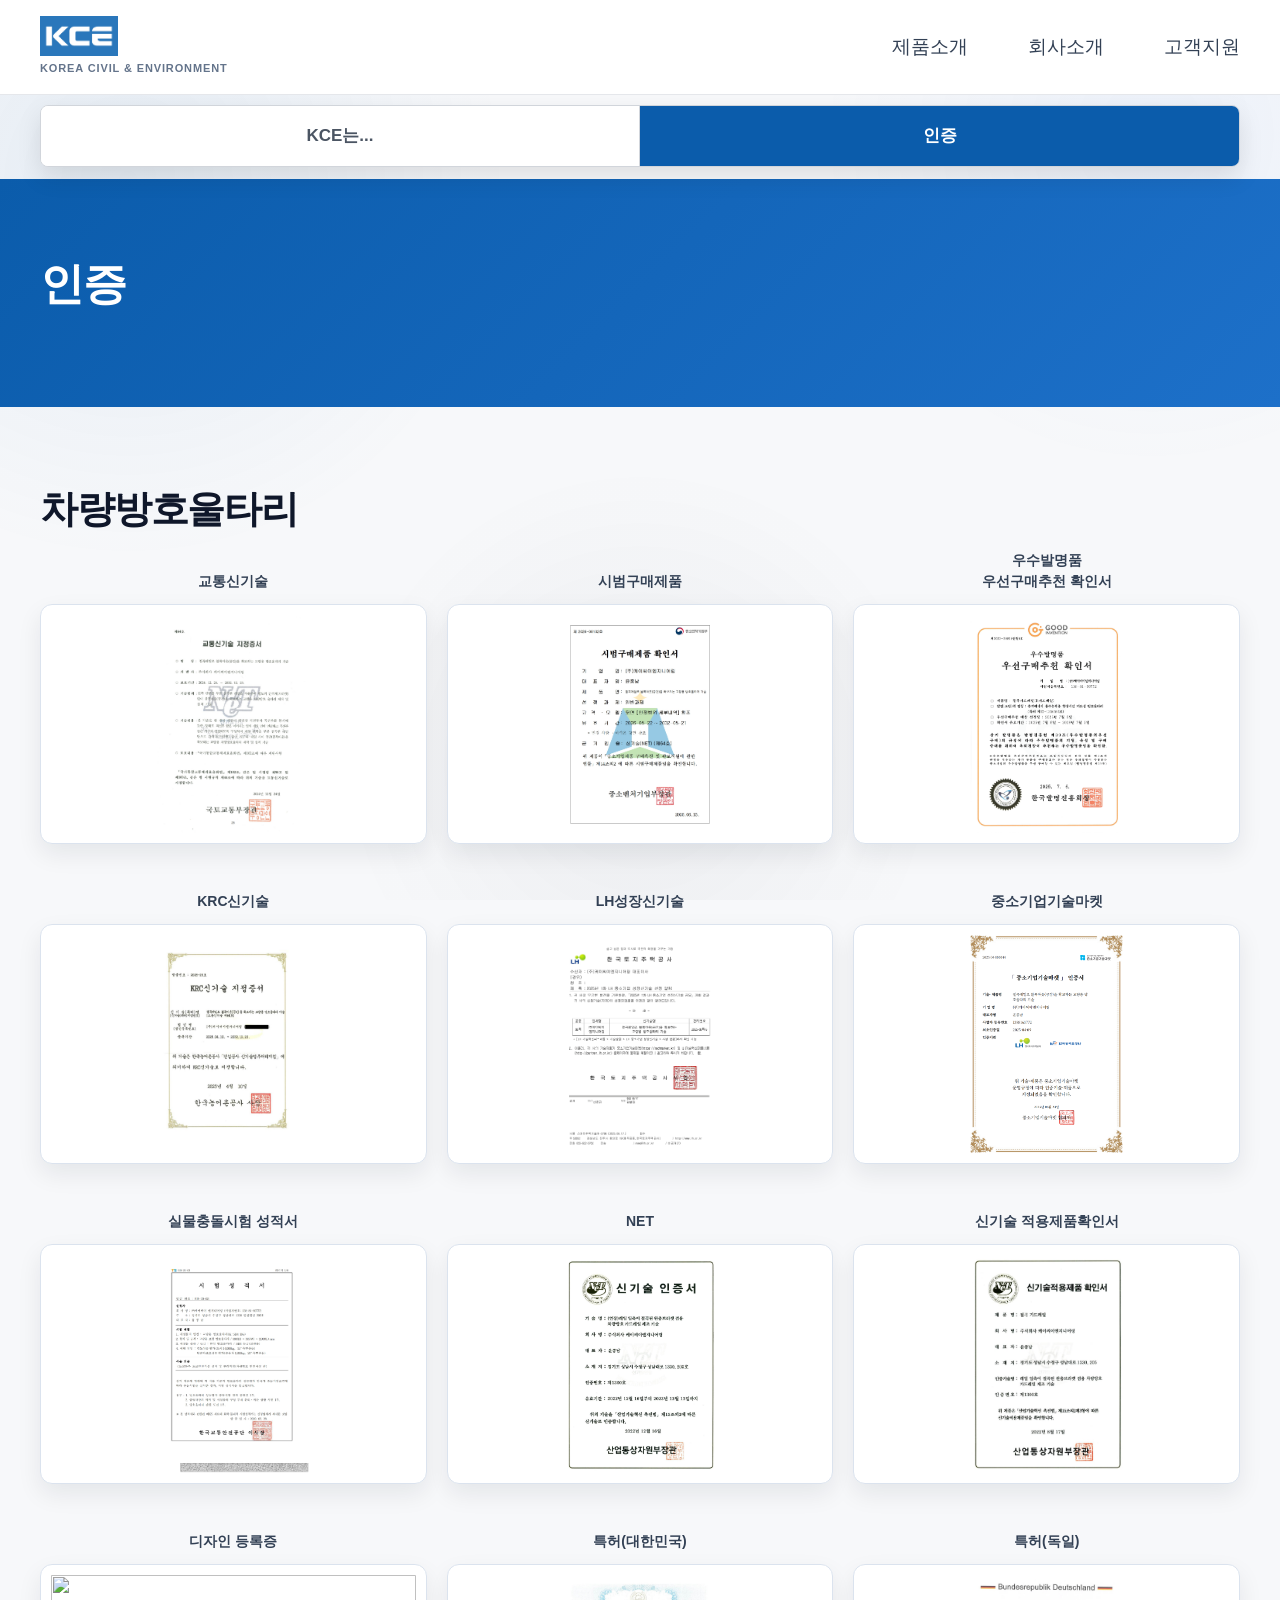
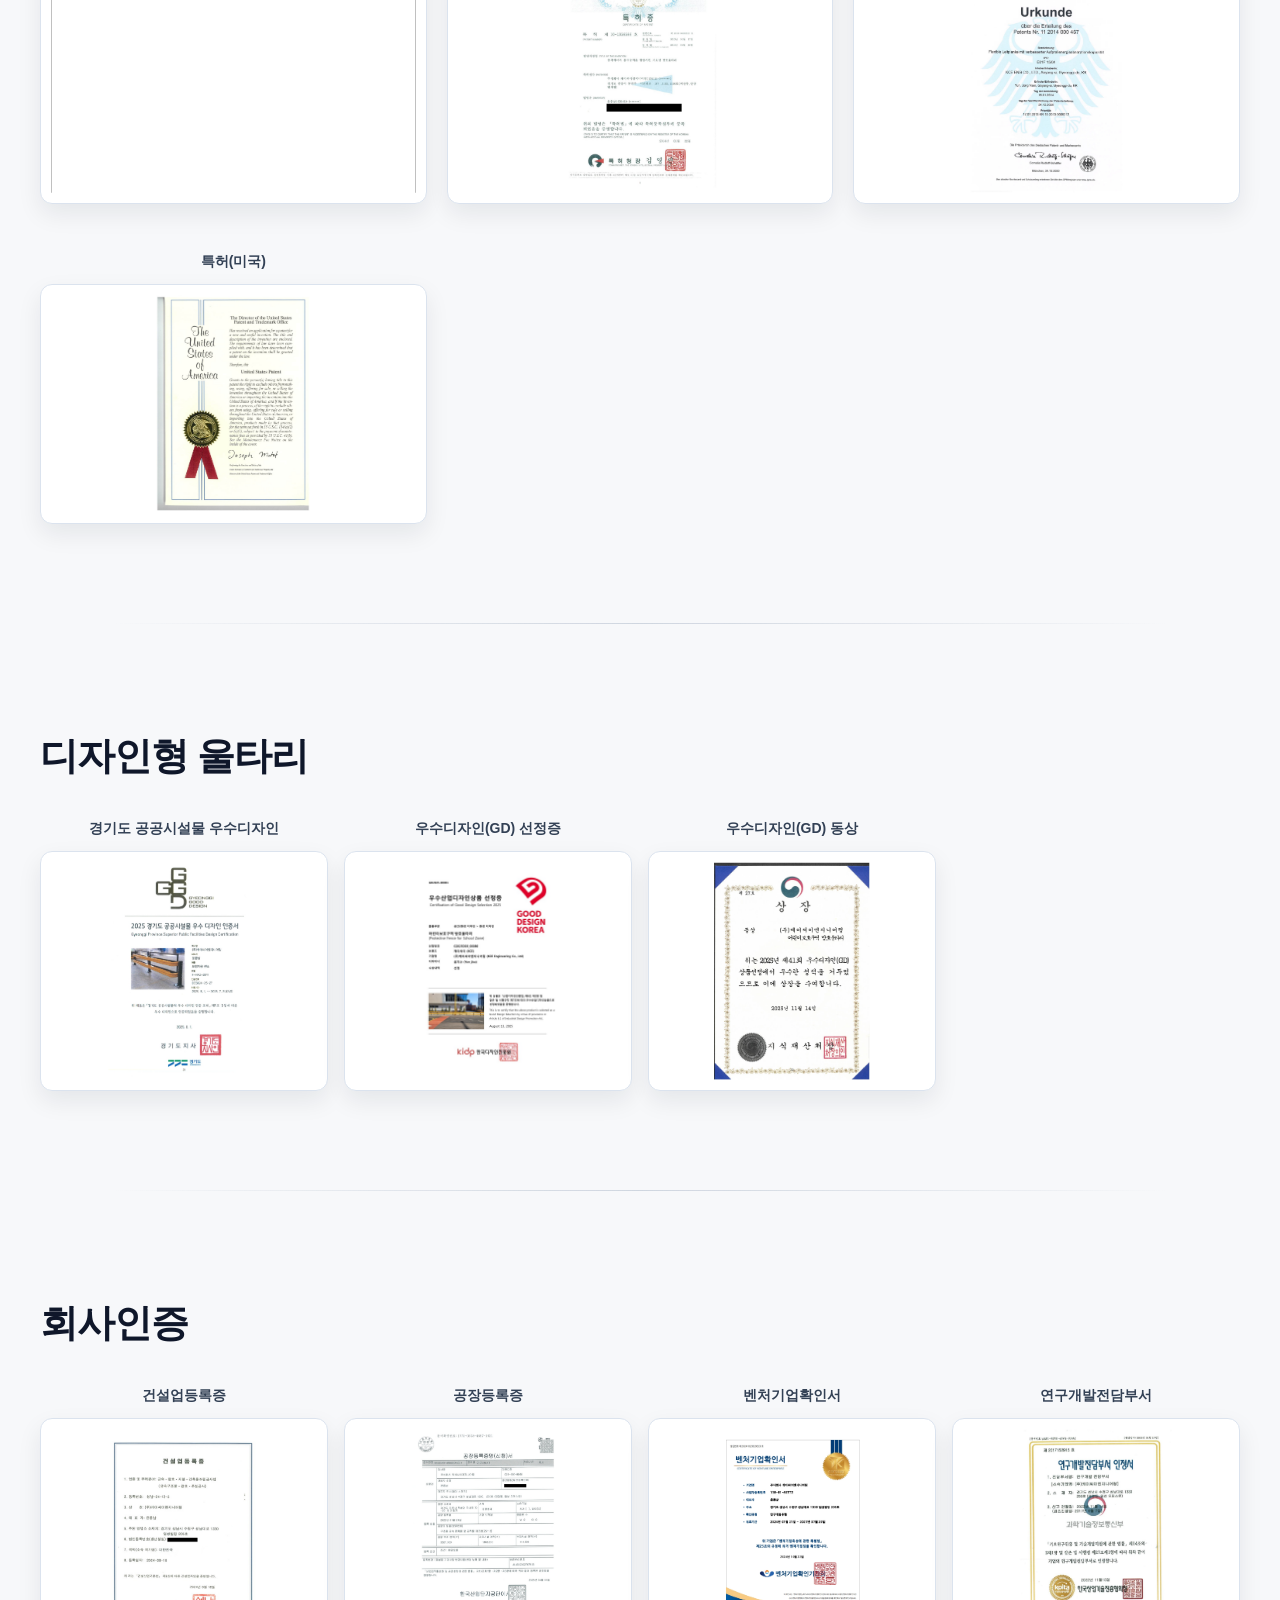
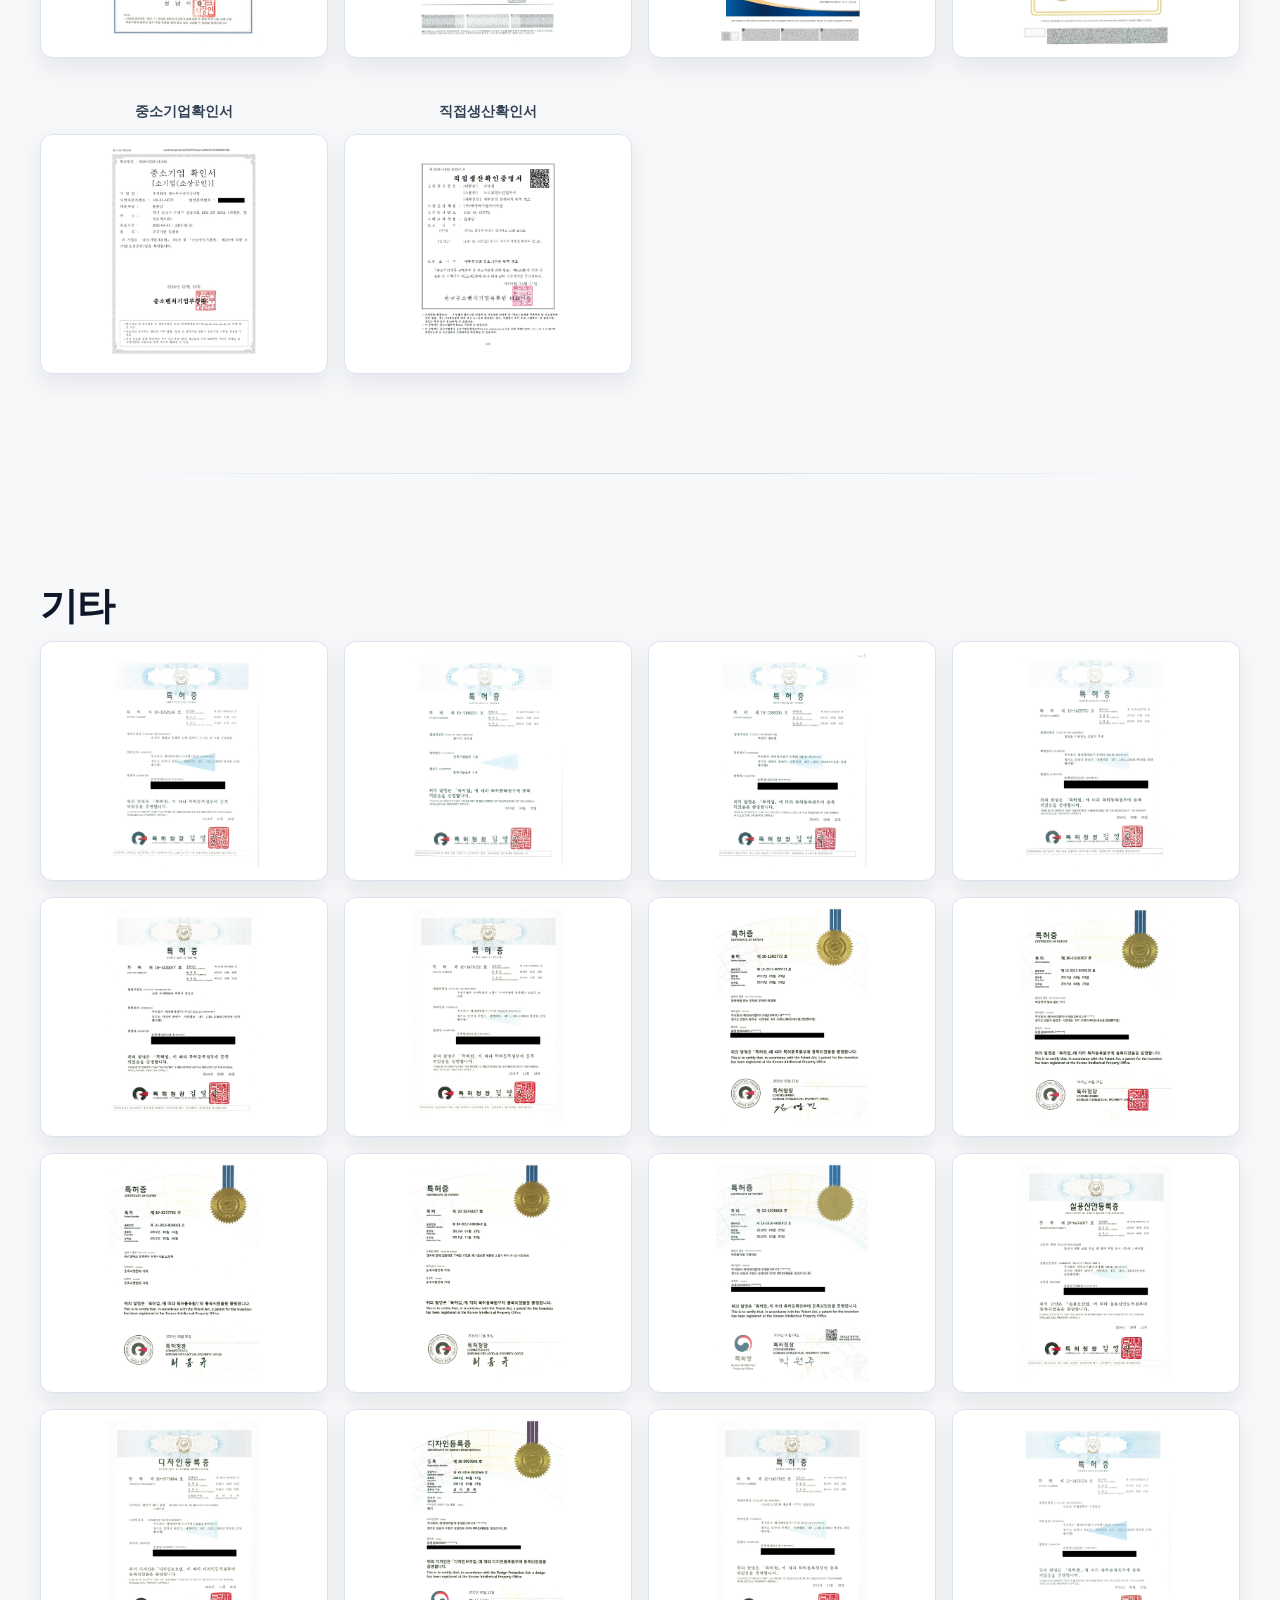
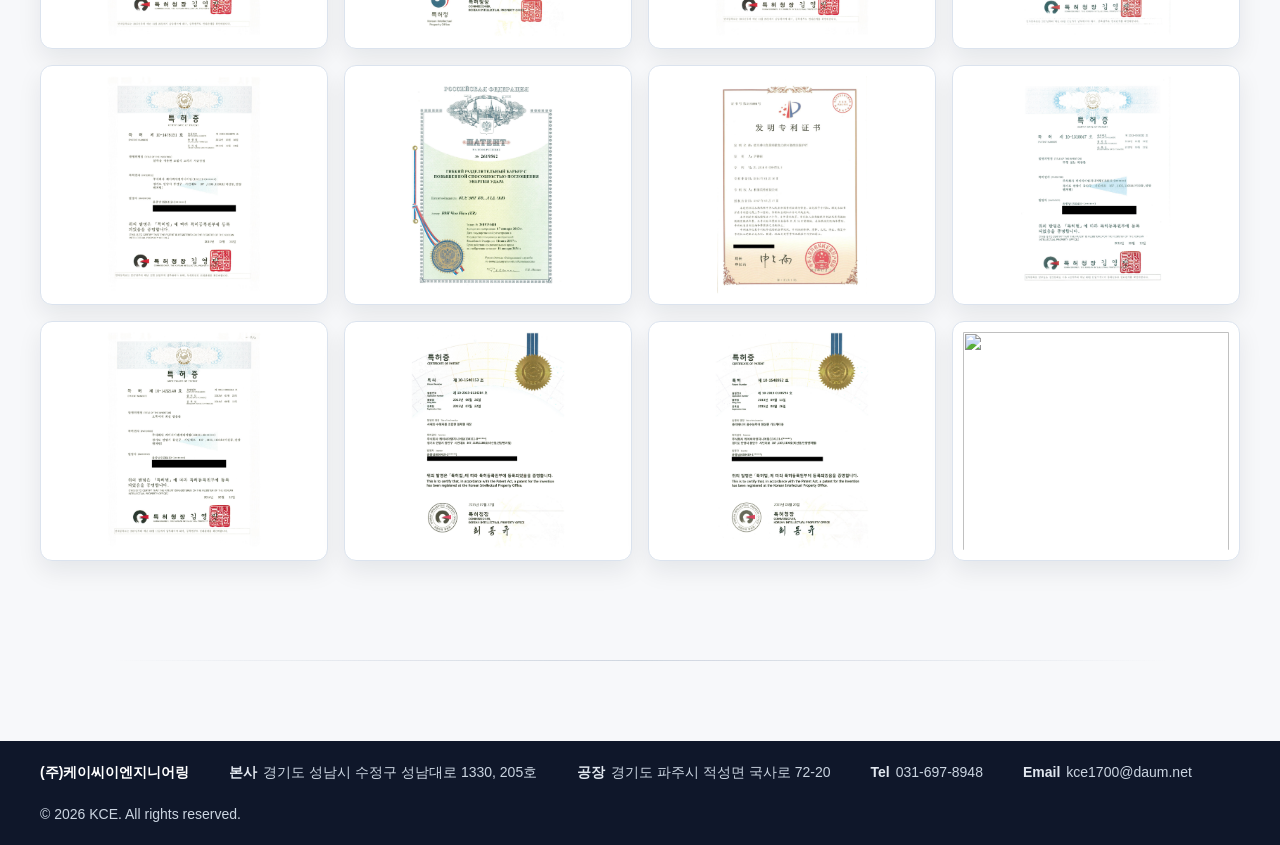
==== commit 4f85546e: "시범구매 추가" ====
--- a/patent.html
+++ b/patent.html
@@ -79,6 +79,10 @@
             <p class="cert-caption">교통신기술</p>
           </div>
           <div class="cert-card">
+            <img src="images/sibum2.jpg">
+            <p class="cert-caption">시범구매제품</p>
+          </div>
+          <div class="cert-card">
             <img src="images/cert2.png">
             <p class="cert-caption">우수발명품<br>우선구매추천 확인서</p>
           </div>
--- a/style.css
+++ b/style.css
@@ -1467,4 +1467,32 @@
     content: "";
     display: block;
   }
+}
+
+.pc-comma {
+  display: inline;
+}
+
+@media (max-width: 980px) {
+  .pc-comma {
+    display: none;
+  }
+}
+@media (max-width: 980px) {
+  .product-card .badge-item {
+    width: 150px;
+    height: 48px;
+  }
+
+  .product-card .badge-item img {
+    flex: 0 0 52px;
+    width: 52px;
+    height: 52px;
+    padding: 7px;
+  }
+
+  .product-card .badge-item span {
+    font-size: 14px !important;
+    padding-right: 10px;
+  }
 }
